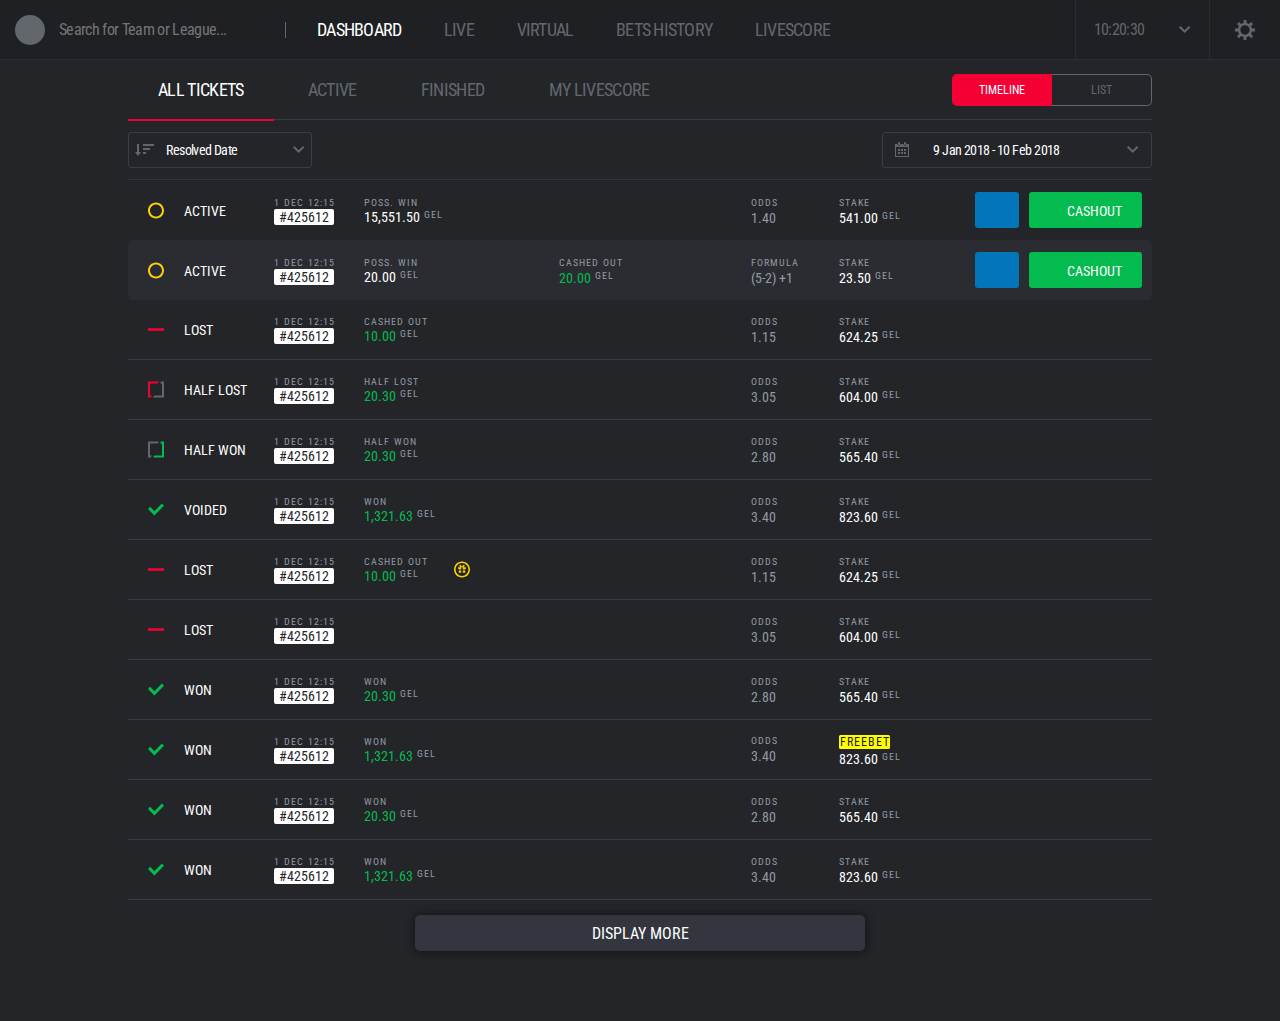
==== index.html @ 74af74ed "forPages" ====
<!DOCTYPE html>
<html lang="en">
<head>
    <meta charset="UTF-8">
    <meta name="viewport" content="width=device-width, initial-scale=1.0">
    <title>Document</title>
    <link rel="stylesheet" href="styles.css">
    <style>
        @import url('https://fonts.googleapis.com/css2?family=Roboto+Condensed:wght@700&display=swap');
        </style>
    <link rel="stylesheet" href="https://pro.fontawesome.com/releases/v5.10.0/css/all.css" integrity="sha384-AYmEC3Yw5cVb3ZcuHtOA93w35dYTsvhLPVnYs9eStHfGJvOvKxVfELGroGkvsg+p" crossorigin="anonymous"/>
</head>
<body>
    <!-- MAIN HEADER START -->
    <header>
        
            <!-- SEARCH SECTION START -->
            <ul class="srch_ul">
                <label class="ico" for="search">
                    <i class="fas fa-search"></i>
                </label>
                <div class="srch">
                    <input class="searcher" id="search" type="text" placeholder="Search for Team or League...">
                </div>
                <div class="vl"></div>
            </ul>
            <!-- SEARCH SECTION END -->

            <!-- CENTER DASH START -->
            <ul class="dash">
                <a href="#" class="dashbtn selected">DASHBOARD</a>
                <a href="#" class="dashbtn">LIVE</a>
                <a href="#" class="dashbtn">VIRTUAL</a>
                <a href="#" class="dashbtn">BETS HISTORY</a>
                <a href="#" class="dashbtn">LIVESCORE</a>
            </ul>
            <!-- CENTER DASH END -->

            <!-- TIME AND SETTING SECTION START -->
            <ul class="settingsSection">
                <div class="time">
                    <p>10:20:30</p>
                    <img src="/Icons/Interface Icons/arrow down.svg" alt="arrow down icon">
                </div>
                <div class="settings">
                    <img src="/Icons/Interface Icons/Settings.svg" alt="settings icon">
                </div>
            </ul>
            <!-- TIME AND SETTING SECTION END -->

    </header>
    <!-- MAIN HEADER END -->


    <div class="main_body_container">
        <div class="main_area">
            <div class="top_bot_bars">
                <div class="secondary_header">
                    <ul class="secondary_header_lhbtn">
                        <a href="#" class="dash_secondary_btn secondary_btn_selected">ALL TICKETS</a>
                        <a href="#" class="dash_secondary_btn">ACTIVE</a>
                        <a href="#" class="dash_secondary_btn">FINISHED</a>
                        <a href="#" class="dash_secondary_btn">MY LIVESCORE</a>
                    </ul>

                    <ul class="secondary_header_rhbtn">
                        <div class="btncont first">
                            <a href="#" class="rhbtn rhbtn_selected">TIMELINE</a>
                        </div>
                        <div class="btncont second">
                            <a href="#" class="rhbtn">LIST</a>
                        </div>
                    </ul>
                </div>

                <div class="bot_secondary_header secondary_header">
                    <div class="btn">
                        <img src="/Icons/Interface Icons/Sort.svg" alt="sort icon">
                        <p>Resolved Date</p>
                        <img src="/Icons/Interface Icons/arrow down.svg" alt="arrow down icon">
                    </div>
                    <div class="right_btn btn">
                        <img src="/Icons/Interface Icons/Calendar.svg" alt="calendar icon">
                        <p>9 Jan 2018 - 10 Feb 2018</p>
                        <img src="/Icons/Interface Icons/arrow down.svg" alt="arrow down icon">
                    </div>
                </div>
            </div>

            
            <div class="betting_rows secondary_header one">
                <div class="left_group group">
                    <img src="/Icons/Interface Icons/Ongoing.svg" alt="active icon">
                    <p>ACTIVE</p>                    
                    <div class="first_column">
                        <p><span>1 DEC 12:15</span></p>
                        <p class="selector">#425612</p>
                    </div>
                    
                    <div class="second_column">
                        <p><span>POSS. WIN</span></p>
                        <p>15,551.50 <span>&nbsp;GEL</span></p>
                    </div>
                    <img class="optional" src="/Icons/Interface Icons/Bonus.svg" alt="bonus icon">
                </div>
                
                <div class="third_column optional group">
                    <p><span>CASHED OUT</span></p>
                    <p>20.00 <span>&nbsp;GEL</span></p>
                </div>

                <div class="right_center_group group">
                    <div class="fourth_column">
                        <p><span>ODDS</span></p>
                        <p class="greyen">1.40</p>
                    </div>

                    <div class="final_row">
                        <p><span>STAKE</span></p>
                        <p>541.00 <span>&nbsp;GEL</span></p>
                    </div>
                </div>
                <div class="buttons">
                    <div class="btn first_button"><i class="fas fa-sync-alt"></i></i></div>
                    <div class="btn second_button"><i class="far fa-arrow-alt-circle-down"></i><p>CASHOUT</p></div>
                </div>
            </div>
            

            

            
            <div class="betting_rows secondary_header two">
                <div class="left_group group">
                    <img src="/Icons/Interface Icons/Ongoing.svg" alt="active icon">
                    <p>ACTIVE</p>                    
                    <div class="first_column">
                        <p><span>1 DEC 12:15</span></p>
                        <p class="selector">#425612</p>
                    </div>
                    
                    <div class="second_column">
                        <p><span>POSS. WIN</span></p>
                        <p>20.00 <span>&nbsp;GEL</span></p>
                    </div>
                    <img class="optional" src="/Icons/Interface Icons/Bonus.svg" alt="bonus icon">
                </div>
                
                <div class="third_column group">
                    <p><span>CASHED OUT</span></p>
                    <p class="green">20.00 <span>&nbsp;GEL</span></p>
                </div>

                <div class="right_center_group group">
                    <div class="fourth_column">
                        <p><span>FORMULA</span></p>
                        <p class="greyen">(5-2) +1</p>
                    </div>

                    <div class="final_row">
                        <p><span>STAKE</span></p>
                        <p>23.50 <span>&nbsp;GEL</span></p>
                    </div>
                </div>
                <div class="buttons">
                    <div class="btn first_button"><i class="fas fa-sync-alt"></i></i></div>
                    <div class="btn second_button"><i class="far fa-arrow-alt-circle-down"></i><p>CASHOUT</p></div>
                </div>
            </div>
            


            
            <div class="betting_rows secondary_header three">
                <div class="left_group group">
                    <img src="/Icons/Interface Icons/Lost.svg" alt="loss icon">
                    <p>LOST</p>                    
                    <div class="first_column">
                        <p><span>1 DEC 12:15</span></p>
                        <p class="selector">#425612</p>
                    </div>
                    
                    <div class="second_column">
                        <p><span>CASHED OUT</span></p>
                        <p class="green">10.00<span>&nbsp;GEL</span></p>
                    </div>
                    <img class="optional" src="/Icons/Interface Icons/Bonus.svg" alt="bonus icon">
                </div>
                
                <div class="third_column optional group">
                    <p><span>CASHED OUT</span></p>
                    <p>20.00 <span>&nbsp;GEL</span></p>
                </div>

                <div class="right_center_group group">
                    <div class="fourth_column">
                        <p><span>ODDS</span></p>
                        <p class="greyen">1.15</p>
                    </div>

                    <div class="final_row">
                        <p><span>STAKE</span></p>
                        <p>624.25 <span>&nbsp;GEL</span></p>
                    </div>
                </div>
                <div class="buttons optional">
                    <div class="btn first_button"><i class="fas fa-sync-alt"></i></i></div>
                    <div class="btn second_button"><i class="far fa-arrow-alt-circle-down"></i><p>CASHOUT</p></div>
                </div>
            </div>
            


            
            <div class="betting_rows secondary_header four">
                <div class="left_group group">
                    <img src="/Icons/Interface Icons/Half Loose.svg" alt="half lost icon">
                    <p>HALF LOST</p>                    
                    <div class="first_column">
                        <p><span>1 DEC 12:15</span></p>
                        <p class="selector">#425612</p>
                    </div>
                    
                    <div class="second_column">
                        <p><span>HALF LOST</span></p>
                        <p class="green">20.30<span>&nbsp;GEL</span></p>
                    </div>
                    <img class="optional" src="/Icons/Interface Icons/Bonus.svg" alt="bonus icon">
                </div>
                
                <div class="third_column optional group">
                    <p><span>CASHED OUT</span></p>
                    <p>20.00 <span>&nbsp;GEL</span></p>
                </div>

                <div class="right_center_group group">
                    <div class="fourth_column">
                        <p><span>ODDS</span></p>
                        <p class="greyen">3.05</p>
                    </div>

                    <div class="final_row">
                        <p><span>STAKE</span></p>
                        <p>604.00<span>&nbsp;GEL</span></p>
                    </div>
                </div>
                <div class="buttons optional">
                    <div class="btn first_button"><i class="fas fa-sync-alt"></i></i></div>
                    <div class="btn second_button"><i class="far fa-arrow-alt-circle-down"></i><p>CASHOUT</p></div>
                </div>
            </div>
            


            
            <div class="betting_rows secondary_header five">
                <div class="left_group group">
                    <img src="/Icons/Interface Icons/Half Win.svg" alt="half win icon">
                    <p>HALF WON</p>                    
                    <div class="first_column">
                        <p><span>1 DEC 12:15</span></p>
                        <p class="selector">#425612</p>
                    </div>
                    
                    <div class="second_column">
                        <p><span>HALF WON</span></p>
                        <p class="green">20.30<span>&nbsp;GEL</span></p>
                    </div>
                    <img class="optional" src="/Icons/Interface Icons/Bonus.svg" alt="bonus icon">
                </div>
                
                <div class="third_column optional group">
                    <p><span>CASHED OUT</span></p>
                    <p>20.00 <span>&nbsp;GEL</span></p>
                </div>

                <div class="right_center_group group">
                    <div class="fourth_column">
                        <p><span>ODDS</span></p>
                        <p class="greyen">2.80</p>
                    </div>

                    <div class="final_row">
                        <p><span>STAKE</span></p>
                        <p>565.40<span>&nbsp;GEL</span></p>
                    </div>
                </div>
                <div class="buttons optional">
                    <div class="btn first_button"><i class="fas fa-sync-alt"></i></i></div>
                    <div class="btn second_button"><i class="far fa-arrow-alt-circle-down"></i><p>CASHOUT</p></div>
                </div>
            </div>
            


            
            <div class="betting_rows secondary_header six">
                <div class="left_group group">
                    <img src="/Icons/Interface Icons/Won.svg" alt="voided/won">
                    <p>VOIDED</p>                    
                    <div class="first_column">
                        <p><span>1 DEC 12:15</span></p>
                        <p class="selector">#425612</p>
                    </div>
                    
                    <div class="second_column">
                        <p><span>WON</span></p>
                        <p class="green">1,321.63<span>&nbsp;GEL</span></p>
                    </div>
                    <img class="optional" src="/Icons/Interface Icons/Bonus.svg" alt="bonus icon">
                </div>
                
                <div class="third_column optional group">
                    <p><span>CASHED OUT</span></p>
                    <p>20.00 <span>&nbsp;GEL</span></p>
                </div>

                <div class="right_center_group group">
                    <div class="fourth_column">
                        <p><span>ODDS</span></p>
                        <p class="greyen">3.40</p>
                    </div>

                    <div class="final_row">
                        <p><span>STAKE</span></p>
                        <p>823.60<span>&nbsp;GEL</span></p>
                    </div>
                </div>
                <div class="buttons optional">
                    <div class="btn first_button"><i class="fas fa-sync-alt"></i></i></div>
                    <div class="btn second_button"><i class="far fa-arrow-alt-circle-down"></i><p>CASHOUT</p></div>
                </div>
            </div>
            


            
            <div class="betting_rows secondary_header seven">
                <div class="left_group group">
                    <img src="/Icons/Interface Icons/Lost.svg" alt="lost">
                    <p>LOST</p>                    
                    <div class="first_column">
                        <p><span>1 DEC 12:15</span></p>
                        <p class="selector">#425612</p>
                    </div>
                    
                    <div class="second_column">
                        <p><span>CASHED OUT</span></p>
                        <p class="green">10.00<span>&nbsp;GEL</span></p>
                    </div>
                    <img src="/Icons/Interface Icons/Bonus.svg" alt="bonus icon">
                </div>
                <div class="third_column optional group">
                    <p><span>CASHED OUT</span></p>
                    <p>20.00 <span>&nbsp;GEL</span></p>
                </div>

                <div class="right_center_group group">
                    <div class="fourth_column">
                        <p><span>ODDS</span></p>
                        <p class="greyen">1.15</p>
                    </div>

                    <div class="final_row">
                        <p><span>STAKE</span></p>
                        <p>624.25<span>&nbsp;GEL</span></p>
                    </div>
                </div>
                <div class="buttons optional">
                    <div class="btn first_button"><i class="fas fa-sync-alt"></i></i></div>
                    <div class="btn second_button"><i class="far fa-arrow-alt-circle-down"></i><p>CASHOUT</p></div>
                </div>
            </div>
            


            
            <div class="betting_rows secondary_header eight">
                <div class="left_group group">
                    <img src="/Icons/Interface Icons/Lost.svg" alt="lost">
                    <p>LOST</p>                    
                    <div class="first_column">
                        <p><span>1 DEC 12:15</span></p>
                        <p class="selector">#425612</p>
                    </div>
                    
                    <div class="second_column optional">
                        <p><span>POSS. WIN</span></p>
                        <p class="green">15,551.50 <span>&nbsp;GEL</span></p>
                    </div>
                    <img class="optional" src="/Icons/Interface Icons/Bonus.svg" alt="bonus icon">
                </div>
                
                <div class="third_column optional group">
                    <p><span>CASHED OUT</span></p>
                    <p>20.00 <span>&nbsp;GEL</span></p>
                </div>

                <div class="right_center_group group">
                    <div class="fourth_column">
                        <p><span>ODDS</span></p>
                        <p class="greyen">3.05</p>
                    </div>

                    <div class="final_row">
                        <p><span>STAKE</span></p>
                        <p>604.00<span>&nbsp;GEL</span></p>
                    </div>
                </div>
                <div class="buttons optional">
                    <div class="btn first_button"><i class="fas fa-sync-alt"></i></i></div>
                    <div class="btn second_button"><i class="far fa-arrow-alt-circle-down"></i><p>CASHOUT</p></div>
                </div>
            </div>
            


            
            <div class="betting_rows secondary_header nine">
                <div class="left_group group">
                    <img src="/Icons/Interface Icons/Won.svg" alt="won">
                    <p>WON</p>                    
                    <div class="first_column">
                        <p><span>1 DEC 12:15</span></p>
                        <p class="selector">#425612</p>
                    </div>
                    
                    <div class="second_column">
                        <p><span>WON</span></p>
                        <p class="green">20.30<span>&nbsp;GEL</span></p>
                    </div>
                    <img class="optional" src="/Icons/Interface Icons/Bonus.svg" alt="bonus icon">
                </div>
                
                <div class="third_column optional group">
                    <p><span>CASHED OUT</span></p>
                    <p>20.00 <span>&nbsp;GEL</span></p>
                </div>

                <div class="right_center_group group">
                    <div class="fourth_column">
                        <p><span>ODDS</span></p>
                        <p class="greyen">2.80</p>
                    </div>

                    <div class="final_row">
                        <p><span>STAKE</span></p>
                        <p>565.40<span>&nbsp;GEL</span></p>
                    </div>
                </div>
                <div class="buttons optional">
                    <div class="btn first_button"><i class="fas fa-sync-alt"></i></i></div>
                    <div class="btn second_button"><i class="far fa-arrow-alt-circle-down"></i><p>CASHOUT</p></div>
                </div>
            </div>
            


            
            <div class="betting_rows secondary_header ten">
                <div class="left_group group">
                    <img src="/Icons/Interface Icons/Won.svg" alt="won">
                    <p>WON</p>                    
                    <div class="first_column">
                        <p><span>1 DEC 12:15</span></p>
                        <p class="selector">#425612</p>
                    </div>
                    
                    <div class="second_column">
                        <p><span>WON</span></p>
                        <p class="green">1,321.63<span>&nbsp;GEL</span></p>
                    </div>
                    <img class="optional" src="/Icons/Interface Icons/Bonus.svg" alt="bonus icon">
                </div>
                
                <div class="third_column optional group">
                    <p><span>CASHED OUT</span></p>
                    <p>20.00 <span>&nbsp;GEL</span></p>
                </div>

                <div class="right_center_group group">
                    <div class="fourth_column">
                        <p><span>ODDS</span></p>
                        <p class="greyen">3.40</p>
                    </div>

                    <div class="final_row">
                        <p><span class="yellowen">FREEBET</span></p>
                        <p>823.60<span>&nbsp;GEL</span></p>
                    </div>
                </div>
                <div class="buttons optional">
                    <div class="btn first_button"><i class="fas fa-sync-alt"></i></i></div>
                    <div class="btn second_button"><i class="far fa-arrow-alt-circle-down"></i><p>CASHOUT</p></div>
                </div>
            </div>
            


            
            <div class="betting_rows secondary_header eleven">
                <div class="left_group group">
                    <img src="/Icons/Interface Icons/Won.svg" alt="won">
                    <p>WON</p>                    
                    <div class="first_column">
                        <p><span>1 DEC 12:15</span></p>
                        <p class="selector">#425612</p>
                    </div>
                    
                    <div class="second_column">
                        <p><span>WON</span></p>
                        <p class="green">20.30<span>&nbsp;GEL</span></p>
                    </div>
                    <img class="optional" src="/Icons/Interface Icons/Bonus.svg" alt="bonus icon">
                </div>
                
                <div class="third_column optional group">
                    <p><span>CASHED OUT</span></p>
                    <p>20.00 <span>&nbsp;GEL</span></p>
                </div>

                <div class="right_center_group group">
                    <div class="fourth_column">
                        <p><span>ODDS</span></p>
                        <p class="greyen">2.80</p>
                    </div>

                    <div class="final_row">
                        <p><span>STAKE</span></p>
                        <p>565.40 <span>&nbsp;GEL</span></p>
                    </div>
                </div>
                <div class="buttons optional">
                    <div class="btn first_button"><i class="fas fa-sync-alt"></i></i></div>
                    <div class="btn second_button"><i class="far fa-arrow-alt-circle-down"></i><p>CASHOUT</p></div>
                </div>
            </div>
            


            
            <div class="betting_rows secondary_header twelve">
                <div class="left_group group">
                    <img src="/Icons/Interface Icons/Won.svg" alt="won">
                    <p>WON</p>                    
                    <div class="first_column">
                        <p><span>1 DEC 12:15</span></p>
                        <p class="selector">#425612</p>
                    </div>
                    
                    <div class="second_column">
                        <p><span>WON</span></p>
                        <p class="green">1,321.63 <span>&nbsp;GEL</span></p>
                    </div>
                    <img class="optional" src="/Icons/Interface Icons/Bonus.svg" alt="bonus icon">
                </div>
                
                <div class="third_column optional group">
                    <p><span>CASHED OUT</span></p>
                    <p>20.00 <span>&nbsp;GEL</span></p>
                </div>

                <div class="right_center_group group">
                    <div class="fourth_column">
                        <p><span>ODDS</span></p>
                        <p class="greyen">3.40</p>
                    </div>

                    <div class="final_row">
                        <p><span>STAKE</span></p>
                        <p>823.60<span>&nbsp;GEL</span></p>
                    </div>
                </div>
                <div class="buttons optional">
                    <div class="btn first_button"><i class="fas fa-sync-alt"></i></i></div>
                    <div class="btn second_button"><i class="far fa-arrow-alt-circle-down"></i><p>CASHOUT</p></div>
                </div>
            </div>
            <div class="big_button">
                <p>DISPLAY MORE</p>
            </div>
            
        </div>



        <div class="sidebar">
            <div class="sidebar_top_bar">
                <p>MY LIVESCORE</p>
            </div>
            
            <div class="header_bot_sidebar">
                <img src="/Icons/Sports/L.svg" alt="football icon">
                <p>Soccer</p>
            </div>

            <div class="sidebar_row no_border">
                <div class="left_team">
                    <div class="pc">
                        <p>Nijmege</p>
                    </div>
                    <div class="imgc">
                        <img src="/Icons/Teams/RealMadrid.svg" alt="Real Madrid Logo">
                    </div>
                </div>
                <div class="center_info">
                    <p class="ft">FT</p>
                    <p class="score">1 - 1</p>
                    <p class="date">5 DEC 15:30</p>
                </div>
                <div class="right_team">
                    <div class="imgc">
                        <img src="/Icons/Teams/Manchester.svg" alt="Manchester logo">
                    </div>
                    <div class="pc">
                        <p>Veenendaal</p>
                    </div>
                </div>
            </div>


            <div class="sidebar_row selected_row">
                <div class="left_team">
                    <div class="pc">
                        <p>Aarlen</p>
                    </div>
                    <div class="imgc">
                        <img src="/Icons/Teams/Milan.svg" alt="Milan Logo">
                    </div>
                </div>
                <div class="center_info">
                    <p class="ft">FT</p>
                    <p class="score">1 - 1</p>
                    <p class="date">5 DEC 15:30</p>
                </div>
                <div class="right_team">
                    <div class="imgc">
                        <img src="/Icons/Sports/L.svg" alt="Football logo">
                    </div>
                    <div class="pc">
                        <p>Beersel</p>
                    </div>
                </div>
            </div>


            <div class="sidebar_row">
                <div class="left_team">
                    <div class="pc">
                        <p>Bergen</p>
                    </div>
                    <div class="imgc">
                        <img src="/Icons/Teams/TeamOne.svg" alt="Team one Logo">
                    </div>
                </div>
                <div class="center_info">
                    <p class="ft">FT</p>
                    <p class="score">1 - 1</p>
                    <p class="date">5 DEC 15:30</p>
                </div>
                <div class="right_team">
                    <div class="imgc">
                        <img src="/Icons/Teams/Bayern.svg" alt="Bayern logo">
                    </div>
                    <div class="pc">
                        <p>Aarschot</p>
                    </div>
                </div>
            </div>


            <div class="sidebar_row">
                <div class="left_team">
                    <div class="pc">
                        <p>Kapellen</p>
                    </div>
                    <div class="imgc">
                        <img src="/Icons/Teams/BVB.svg" alt="BVB Logo">
                    </div>
                </div>
                <div class="center_info">
                    <p class="ft">FT</p>
                    <p class="score">1 - 1</p>
                    <p class="date">5 DEC 15:30</p>
                </div>
                <div class="right_team">
                    <div class="imgc">
                        <img src="/Icons/Teams/Chelsea.svg" alt="Manchester logo">
                    </div>
                    <div class="pc">
                        <p>Grimbergen</p>
                    </div>
                </div>
            </div>


            <div class="header_bot_sidebar">
                <img src="/Icons/Sports/J.svg" alt="football icon">
                <p>Basketball</p>
            </div>

            <div class="sidebar_row">
                <div class="left_team">
                    <div class="pc">
                        <p>Nijmege</p>
                    </div>
                    <div class="imgc">
                        <img src="/Icons/Teams/RealMadrid.svg" alt="Real Madrid Logo">
                    </div>
                </div>
                <div class="center_info">
                    <p class="ft">FT</p>
                    <p class="score">1 - 1</p>
                    <p class="date">5 DEC 15:30</p>
                </div>
                <div class="right_team">
                    <div class="imgc">
                        <img src="/Icons/Teams/Manchester.svg" alt="Manchester logo">
                    </div>
                    <div class="pc">
                        <p>Veenendaal</p>
                    </div>
                </div>
            </div>


            <div class="sidebar_row">
                <div class="left_team">
                    <div class="pc">
                        <p>Aarlen</p>
                    </div>
                    <div class="imgc">
                        <img src="/Icons/Teams/Milan.svg" alt="Milan Logo">
                    </div>
                </div>
                <div class="center_info">
                    <p class="ft">FT</p>
                    <p class="score">1 - 1</p>
                    <p class="date">5 DEC 15:30</p>
                </div>
                <div class="right_team">
                    <div class="imgc">
                        <img src="/Icons/Sports/L.svg" alt="Football logo">
                    </div>
                    <div class="pc">
                        <p>Beersel</p>
                    </div>
                </div>
            </div>


            <div class="sidebar_row">
                <div class="left_team">
                    <div class="pc">
                        <p>Bergen</p>
                    </div>
                    <div class="imgc">
                        <img src="/Icons/Teams/TeamOne.svg" alt="Team one Logo">
                    </div>
                </div>
                <div class="center_info">
                    <p class="ft optional">FT</p>
                    <p class="score unscored">- : -</p>
                    <p class="date">5 DEC 15:30</p>
                </div>
                <div class="right_team">
                    <div class="imgc">
                        <img src="/Icons/Teams/Bayern.svg" alt="Bayern logo">
                    </div>
                    <div class="pc">
                        <p>Aarschot</p>
                    </div>
                </div>
            </div>


            <div class="sidebar_row">
                <div class="left_team">
                    <div class="pc">
                        <p>Kapellen</p>
                    </div>
                    <div class="imgc">
                        <img src="/Icons/Teams/BVB.svg" alt="BVB Logo">
                    </div>
                </div>
                <div class="center_info">
                    <p class="ft optional">FT</p>
                    <p class="score unscored">- : -</p>
                    <p class="date">5 DEC 15:30</p>
                </div>
                <div class="right_team">
                    <div class="imgc">
                        <img src="/Icons/Teams/Chelsea.svg" alt="Manchester logo">
                    </div>
                    <div class="pc">
                        <p>Grimbergen</p>
                    </div>
                </div>
            </div>

            <div class="big_button">
                <p>FULL LIVESCORE</p>
            </div>
        </div>
    </div>
</body>
</html>
---- styles.css ----
/* resetting margin, padding and box sizing. Set the ROBOTO font as default */
* {
    padding: 0;
    margin: 0;
    box-sizing: border-box;
    font-family: 'Roboto Condensed', sans-serif;
}

body {
    background-color: black;
}

/*  */

/* Main header styling start */
header {
    background-color: #1e2024;
    display: flex;
    flex-direction: row;
    justify-content: flex-start;
    height: 60px;
    width: 100%;
    border-bottom: #2a2c32 1px solid;
}
    
    /* SEARCH SECTION STYLING START */

.search {
    height: 100%;
}

.srch_ul {
    display: flex;
    justify-content: center;
    align-items: center;
    height: 100%;
}

.ico {
    display: flex;
    width: 30px;
    height: 30px;
    border-radius: 50%;
    background-color: #62676e;
    align-items: center;
    justify-content: center;
    color: #c6c7ca;
    margin-left: 14.5px;
}

.srch {
    margin-left: 14.5px;
    margin-right: 58px;
}

.vl {
    height: 16px;
    width: 1px;
    background-color: #62676e;
}

.searcher {
    background-color: #1e2024;
    border: none;
    width: 168px;
    color: #787e85;
    font-size: 16px;
    letter-spacing: -0.67px;
}

    /* SEARCH SECTION STYLING END */

    /* CENTER DASH STYLING START */
.dash {
    display: flex;
    margin-left: 31px;
    align-items: center;
    justify-content: space-between;
    width: 513px;
    height: 100%;
}

.dashbtn {
    text-decoration: none;
    letter-spacing: -0.75px;
    color: #62676e;
    font-size: 18px;
}

/* This makes a button white when pressed, but i will be keeping "DASHBOARD" constantly white (Because gallery.io says so :) */
.selected, .dashbtn:focus {
    color: #fff;
}

.settingsSection {
    max-width: 181px;
    height: 100%;
    margin-left: auto;
    margin-right: 25px;
    display: flex;
    letter-spacing: -0.67px;
    font-size: 16px;
}

    /* CENTER DASH STYLING END */

    /* TIME AND SETTING SECTION STYLING START */
.time {
    display: flex;
    justify-content: space-around;
    align-items: center;
    color:#62676e;
    width: 135px;
    border-right: #2a2c32 1px solid;
    border-left: #2a2c32 1px solid;
}

.settings {
    display: flex;
    justify-content: flex-end;
    align-items: center;
    width: 45px;
    color: #62676e;
}

    /* TIME AND SETTING SECTION STYLING END */

/* Main header styling end */

/* MAIN BODY CONTAINER STYLING START */

.main_body_container {
    display: flex;
    background-color: #232529;
}

.main_area {
    height: 100%;
    width: 68.75%;
    box-shadow: 0.5px 9.5px 25px -2px #000000;
    z-index: 1;
    padding-bottom: 70px;
}

    /* SECONDARY HEADER START */
.secondary_header {
    margin-left: 7.549%;
    margin-right: 2%;
    height: 60px;
    display: flex;
    align-items: center;
    justify-content: space-between;
    border-bottom: 1px solid #3a3d43;
}
        /* BUTTONS END */
.dash_secondary_btn {
    padding:19px 30px;
    text-decoration: none;
    letter-spacing: -0.66px;
    color: #62676e;
    font-size: 18px;
}

.secondary_btn_selected, .dash_secondary_btn:focus  {
    color: #fff;
    border-bottom: 2px solid #f40034;
}

.rhbtn_selected, .lhbtn:focus {
    color: #fff;
}

.secondary_header_rhbtn{
    display: flex;
}

.btncont {
    display: flex;
    font-size: 12px;
    color: #62676e;
    width: 100px;
    height: 32px;
    justify-content: center;
    align-items: center;
}

.rhbtn {
    text-decoration: none;
    color: #62676e;
}

.btncont {
    border: 1px solid #62676e;
}

.rhbtn_selected, .first{
    color: #fff;
    background-color: #f40034;
    border: none;
}

.first {
    border-radius: 5px 0 0 5px;
}

.second {
    border-radius: 0 5px 5px 0;
    border-left: none;
}
        /* BUTTONS END */
    /* SECONDARY HEADER END */

    /* BOTTOM SECONDARY HEADER START */

.bot_secondary_header {
    border-bottom: 1px solid #33363e;
}

.btn {
    display: flex;
    height: 36px;
    width: 184px;
    border: 1px solid #3a3d43;
    border-radius: 3px;
    color:  #3a3d43;
    align-items: center;
    justify-content: space-around;
    font-size: 14px;
}

.bot_secondary_header .btn p {
    color: white;
    letter-spacing: -0.58px;
    padding-right: 43px;
}

.bot_secondary_header .right_btn p {
    word-spacing: 0.09px;
}

.right_btn {
    width: 270px;
}

    /* BOTTOM SECONDARY HEADER END */

    /* MAIN CONTENT ROWS START */

.betting_rows p, .betting_rows div {
    color: white;
}

.group {
    display: flex;
}

.buttons{
    display: flex;
}

.betting_rows .group .first_column .selector {
    color: #232529;
    background-color: #fff;
    font-size: 14px;
    border-radius: 2px;
    max-width: 60px;
    padding-left: 4.5px;
}

span {
    color: #919aa3;
    font-size: 10px;
    word-spacing: 1px;
    letter-spacing: 1px;
}

.betting_rows p {
    font-size: 14px;
    margin-top: 2px;
}

.betting_rows .left_group img,
.betting_rows .left_group p {
    display: flex;
    flex-direction: column;
    justify-content: center;
    align-items: flex-start;
    margin-left: 20px;
}

.betting_rows .left_group p {
    flex-direction: row;
    justify-content: flex-start;
}

.third_column {
    display: flex;
    flex-direction: column;
    margin-left: -12%;
    
}

.third_column p {
    display: flex;
}

.final_row {
    margin-left: 40px;
    align-self: flex-end;
}

.final_row p {
    display: flex;
}

.fourth_column {
    display: flex;
    flex-direction: column;
}
.fourth_column p {
    display: flex;
}

.first_button {
    max-width: 44px;
    max-height: 40px;
    background-color: #0376bb;
    border: none;
    outline: none;
}

.second_button {
    max-width: 113px;
    max-height: 40px;
    background-color: #03bb4f;
    border: none;
    outline: none;
    margin-left: 10px;
    margin-right: 10px;
}

.right_center_group .greyen {
    color: #919aa3;
}

.right_center_group p{
    width: 47.5px;
}

.buttons .second_button p {
    padding-right: 9px;
}

.buttons .second_button i {
    padding-left: 5px;
    padding-top: 2px;
    font-size: 18px;
}

.betting_rows .left_group p {
    align-self: center;
    margin-top: 1px;
    width: 70px;
}

.betting_rows img {
    width: 16px;
}

.two {
    background-color: #2a2c32;
    border: none;
    border-radius: 5px;
}

.one {
    border: none;
}

.optional {
    visibility: hidden;
}

/* THE MOST IMPORTANT CLASS EVER !  */

.green {
    color: #03bb4f !important;
}

/* THE MOST IMPORTANT CLASS EVER !  */

.yellowen {
    background-color: yellow;
    color: #1e2024;
    padding-left: 1.5px;
    border-radius: 1.5px;
    font-size: 12px;
}
    /* MAIN CONTENT ROWS END */


    /* SIDEBAR */

.sidebar {
    height: 964px;
    width: 31.25%;
    background-color: #1e2024;
    padding-bottom: 80px;
}

    /* SIDEBAR TOP BAR */

.sidebar_top_bar {
    display: flex;
    height: 60px;
    max-width: 450px;
    border-bottom: 1px solid #2a2c32;
    margin: auto;
}

.sidebar_top_bar p {
    display: flex;
    align-items: center;
    font-size: 18px;
    letter-spacing: -0.68px;
    color: #fff;
}
    /* SIDEBAR TOP BAR */

    /* SIDEBAR BOT BAR */

.header_bot_sidebar {
    display: flex;
    align-items: center;
    height: 37px;
    width: 450px;
    border-bottom: 1px solid #2a2c32;
    margin: auto;
}

.header_bot_sidebar p {
    margin-left: 9px;
    color: #919aa3;
    letter-spacing: -0.75px;
    font-size: 18px;
}

    /* SIDEBAR BOT BAR */

    /* SIDEBAR ROWS */

.sidebar_row {
    display: flex;
    height: 60px;
    margin: auto;
    width: 450px;
    align-items: center;
    justify-content: center;
    color: #fff;
    letter-spacing: -0.67px;
    border-bottom: 1px solid #2a2c32;
}

.left_team,
.right_team {
    display: flex;
    align-items: center;
    justify-content: space-evenly;
    padding: 4px;
    width: 145px;
    margin: -7px;
}

.pc {
    width: 75px;
    text-align: end;
}

.right_team .pc {
    text-align: start;
}

.imgc {
    width: 42px;
    display: flex;
    align-items: center;
    justify-content: center;
}

.center_info {
    display: flex;
    flex-direction: column;
    align-items: center;
    padding: 4px;
}

.date {
    font-size: 10px;
    color: #62676e;
    letter-spacing: 1.5px;
}

.ft {
    font-size: 14px;
    color: #787e85;
    letter-spacing: -0.58px;
}

.score {
    letter-spacing: -0.58px;
    font-size: 14px;
    background-color: rgba(3, 187, 79, 0.5);
    padding: 2px 10px;
    border-radius: 2.5px;
    margin: 3px 0;
} 

.unscored {
    background-color: #1e2024;
    color: #62676e;
}

.selected_row {
    background-color: #33363e;
    border-radius: 5px;
}

.no_border {
    border: none;
}
    /* SIDEBAR ROWS */

/* SIDEBAR */



/* BUTTONS */

.big_button {
    display: flex;
    width: 450px;
    height: 36px;
    background-color: #33363e;
    margin: auto;
    justify-content: center;
    align-items: center;
    border-radius: 5px;
    margin-top: 15px;
    box-shadow: 0.5px 0.5px 10px 0px rgba(0, 0, 0, 0.5);
}

.big_button p {
    display: flex;
    color: #fff;
}

/* BUTTONS */

@media only screen and (max-width: 1366px) {

    .sidebar {
        display: none;
    }

    .main_area {
        width: 80%;
        margin: auto;
        box-shadow: none;
    }

    .betting_rows,
    .secondary_header {
        margin: 0px;
    }

    .third_column {
        margin-left: 0px;
        margin-right: 40px;
    }
}

/* RESPONSIVE MEDIA QUERIES */

@media only screen and (max-width: 1050px){

    .main_area {
        width: 95%;
    }

    .searcher {
        display: none;
    }

    .secondary_header {
        margin-left: 50px;
        margin-right: 50px;
    }

    .dash_secondary_btn:nth-child(4){
        display: none;
    }
    .main_area {
        width: 100%;
    }

    .third_column {
        margin-left: 0px;
        margin-right: 40px;
    }
}

@media only screen and (max-width: 930px){
    .first_button {
        width: 25px;
        height: 25px;
        margin-left: 20px;
    }

    .second_button {
        width: 80%;
        height: 25px;
    }

    .second_button p {
        font-size: 12px;
    }

    .final_row {
        margin-right: 0px;
    }
}

@media only screen and (max-width: 815px) {
    
    .main_area {
        width: 100vw;
        margin: 0px;
        padding: 0px;
        padding-bottom: 50px;
    }

    .searcher {
        display: none;
    }

    .dashbtn {
        font-size: 0.9rem;
    }

    .one .first_button,
    .one .second_button {
        width: 23px;
        height: 18px;
        background-color: transparent;
    }

    .two .first_button,
    .two .second_button {
        width: 23px;
        height: 18px;
        background-color: #2a2c32;
    }

    .right_center_group {
        margin: auto;
    }

    .first_button {
        padding-top: 1.5px;
        transform: scale(1.09);
    }

    .second_button p {
        display: none;
    }
}

/* RESPONSIVE MEDIA QUERIES */
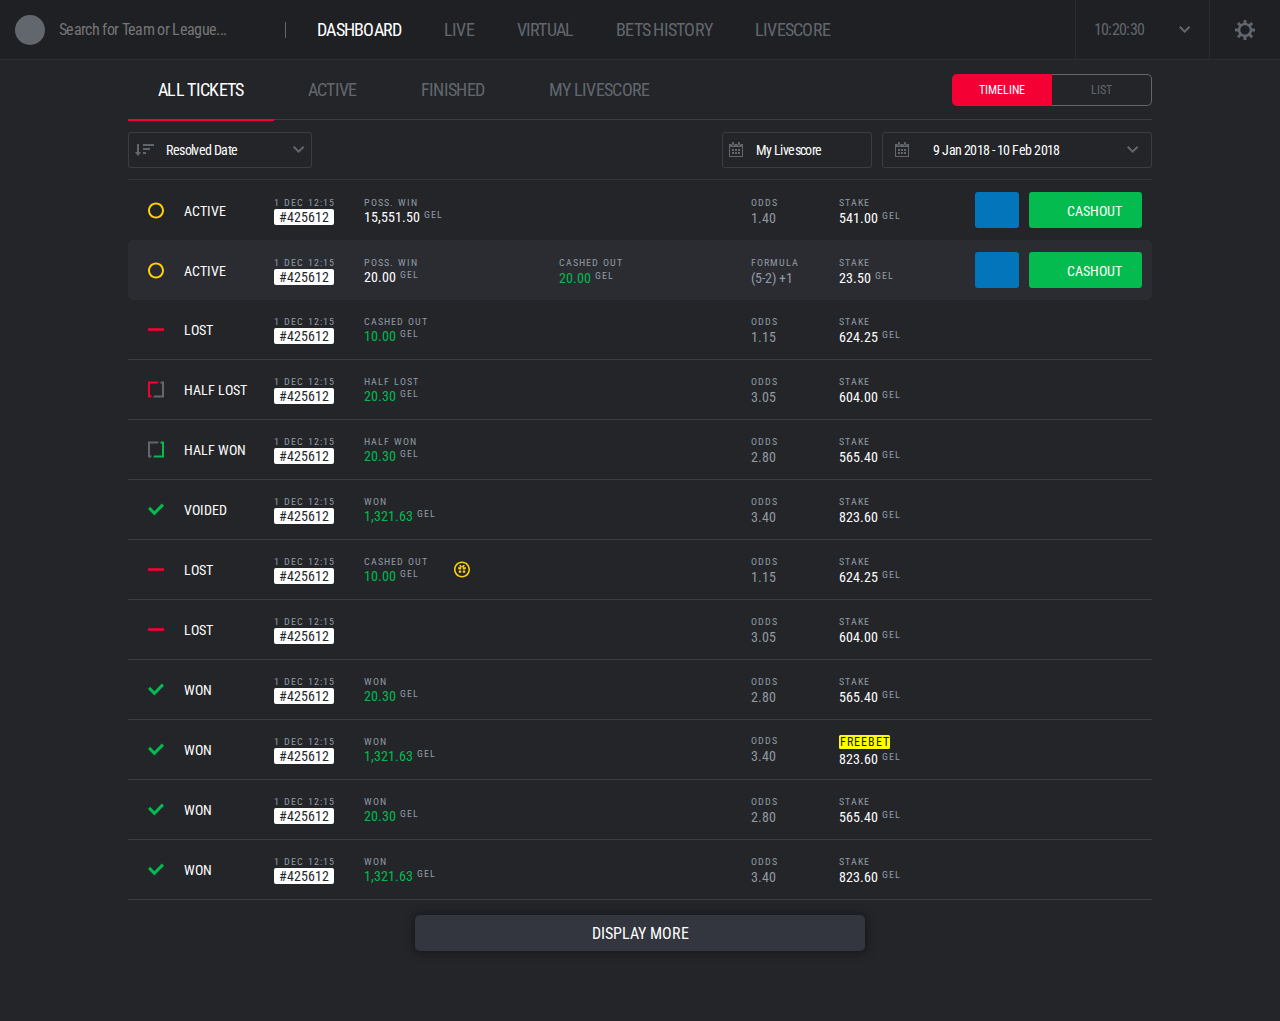
==== commit 4a9024be: "Fixes" ====
--- a/index.html
+++ b/index.html
@@ -40,10 +40,10 @@
             <ul class="settingsSection">
                 <div class="time">
                     <p>10:20:30</p>
-                    <img src="/Icons/Interface Icons/arrow down.svg" alt="arrow down icon">
+                    <img src="./Icons/Interface Icons/arrow down.svg" alt="arrow down icon">
                 </div>
                 <div class="settings">
-                    <img src="/Icons/Interface Icons/Settings.svg" alt="settings icon">
+                    <img src="./Icons/Interface Icons/Settings.svg" alt="settings icon">
                 </div>
             </ul>
             <!-- TIME AND SETTING SECTION END -->
@@ -75,14 +75,20 @@
 
                 <div class="bot_secondary_header secondary_header">
                     <div class="btn">
-                        <img src="/Icons/Interface Icons/Sort.svg" alt="sort icon">
+                        <img src="./Icons/Interface Icons/Sort.svg" alt="sort icon">
                         <p>Resolved Date</p>
-                        <img src="/Icons/Interface Icons/arrow down.svg" alt="arrow down icon">
-                    </div>
-                    <div class="right_btn btn">
-                        <img src="/Icons/Interface Icons/Calendar.svg" alt="calendar icon">
-                        <p>9 Jan 2018 - 10 Feb 2018</p>
-                        <img src="/Icons/Interface Icons/arrow down.svg" alt="arrow down icon">
+                        <img src="./Icons/Interface Icons/arrow down.svg" alt="arrow down icon">
+                    </div>
+                    <div class="btn_cont">
+                        <div class="btn_middle btn responsive_tablet">
+                            <img src="./Icons/Interface Icons/Calendar.svg" alt="sort icon">
+                            <p>My Livescore</p>
+                        </div>
+                        <div class="right_btn btn">
+                            <img src="./Icons/Interface Icons/Calendar.svg" alt="calendar icon">
+                            <p>9 Jan 2018 - 10 Feb 2018</p>
+                            <img src="./Icons/Interface Icons/arrow down.svg" alt="arrow down icon">
+                        </div>
                     </div>
                 </div>
             </div>
@@ -90,7 +96,7 @@
             
             <div class="betting_rows secondary_header one">
                 <div class="left_group group">
-                    <img src="/Icons/Interface Icons/Ongoing.svg" alt="active icon">
+                    <img src="./Icons/Interface Icons/Ongoing.svg" alt="active icon">
                     <p>ACTIVE</p>                    
                     <div class="first_column">
                         <p><span>1 DEC 12:15</span></p>
@@ -101,7 +107,7 @@
                         <p><span>POSS. WIN</span></p>
                         <p>15,551.50 <span>&nbsp;GEL</span></p>
                     </div>
-                    <img class="optional" src="/Icons/Interface Icons/Bonus.svg" alt="bonus icon">
+                    <img class="optional" src="./Icons/Interface Icons/Bonus.svg" alt="bonus icon">
                 </div>
                 
                 <div class="third_column optional group">
@@ -132,7 +138,7 @@
             
             <div class="betting_rows secondary_header two">
                 <div class="left_group group">
-                    <img src="/Icons/Interface Icons/Ongoing.svg" alt="active icon">
+                    <img src="./Icons/Interface Icons/Ongoing.svg" alt="active icon">
                     <p>ACTIVE</p>                    
                     <div class="first_column">
                         <p><span>1 DEC 12:15</span></p>
@@ -143,7 +149,7 @@
                         <p><span>POSS. WIN</span></p>
                         <p>20.00 <span>&nbsp;GEL</span></p>
                     </div>
-                    <img class="optional" src="/Icons/Interface Icons/Bonus.svg" alt="bonus icon">
+                    <img class="optional" src="./Icons/Interface Icons/Bonus.svg" alt="bonus icon">
                 </div>
                 
                 <div class="third_column group">
@@ -173,7 +179,7 @@
             
             <div class="betting_rows secondary_header three">
                 <div class="left_group group">
-                    <img src="/Icons/Interface Icons/Lost.svg" alt="loss icon">
+                    <img src="./Icons/Interface Icons/Lost.svg" alt="loss icon">
                     <p>LOST</p>                    
                     <div class="first_column">
                         <p><span>1 DEC 12:15</span></p>
@@ -184,7 +190,7 @@
                         <p><span>CASHED OUT</span></p>
                         <p class="green">10.00<span>&nbsp;GEL</span></p>
                     </div>
-                    <img class="optional" src="/Icons/Interface Icons/Bonus.svg" alt="bonus icon">
+                    <img class="optional" src="./Icons/Interface Icons/Bonus.svg" alt="bonus icon">
                 </div>
                 
                 <div class="third_column optional group">
@@ -214,7 +220,7 @@
             
             <div class="betting_rows secondary_header four">
                 <div class="left_group group">
-                    <img src="/Icons/Interface Icons/Half Loose.svg" alt="half lost icon">
+                    <img src="./Icons/Interface Icons/Half Loose.svg" alt="half lost icon">
                     <p>HALF LOST</p>                    
                     <div class="first_column">
                         <p><span>1 DEC 12:15</span></p>
@@ -225,7 +231,7 @@
                         <p><span>HALF LOST</span></p>
                         <p class="green">20.30<span>&nbsp;GEL</span></p>
                     </div>
-                    <img class="optional" src="/Icons/Interface Icons/Bonus.svg" alt="bonus icon">
+                    <img class="optional" src="./Icons/Interface Icons/Bonus.svg" alt="bonus icon">
                 </div>
                 
                 <div class="third_column optional group">
@@ -255,7 +261,7 @@
             
             <div class="betting_rows secondary_header five">
                 <div class="left_group group">
-                    <img src="/Icons/Interface Icons/Half Win.svg" alt="half win icon">
+                    <img src="./Icons/Interface Icons/Half Win.svg" alt="half win icon">
                     <p>HALF WON</p>                    
                     <div class="first_column">
                         <p><span>1 DEC 12:15</span></p>
@@ -266,7 +272,7 @@
                         <p><span>HALF WON</span></p>
                         <p class="green">20.30<span>&nbsp;GEL</span></p>
                     </div>
-                    <img class="optional" src="/Icons/Interface Icons/Bonus.svg" alt="bonus icon">
+                    <img class="optional" src="./Icons/Interface Icons/Bonus.svg" alt="bonus icon">
                 </div>
                 
                 <div class="third_column optional group">
@@ -296,7 +302,7 @@
             
             <div class="betting_rows secondary_header six">
                 <div class="left_group group">
-                    <img src="/Icons/Interface Icons/Won.svg" alt="voided/won">
+                    <img src="./Icons/Interface Icons/Won.svg" alt="voided/won">
                     <p>VOIDED</p>                    
                     <div class="first_column">
                         <p><span>1 DEC 12:15</span></p>
@@ -307,7 +313,7 @@
                         <p><span>WON</span></p>
                         <p class="green">1,321.63<span>&nbsp;GEL</span></p>
                     </div>
-                    <img class="optional" src="/Icons/Interface Icons/Bonus.svg" alt="bonus icon">
+                    <img class="optional" src="./Icons/Interface Icons/Bonus.svg" alt="bonus icon">
                 </div>
                 
                 <div class="third_column optional group">
@@ -337,7 +343,7 @@
             
             <div class="betting_rows secondary_header seven">
                 <div class="left_group group">
-                    <img src="/Icons/Interface Icons/Lost.svg" alt="lost">
+                    <img src="./Icons/Interface Icons/Lost.svg" alt="lost">
                     <p>LOST</p>                    
                     <div class="first_column">
                         <p><span>1 DEC 12:15</span></p>
@@ -348,7 +354,7 @@
                         <p><span>CASHED OUT</span></p>
                         <p class="green">10.00<span>&nbsp;GEL</span></p>
                     </div>
-                    <img src="/Icons/Interface Icons/Bonus.svg" alt="bonus icon">
+                    <img src="./Icons/Interface Icons/Bonus.svg" alt="bonus icon">
                 </div>
                 <div class="third_column optional group">
                     <p><span>CASHED OUT</span></p>
@@ -377,7 +383,7 @@
             
             <div class="betting_rows secondary_header eight">
                 <div class="left_group group">
-                    <img src="/Icons/Interface Icons/Lost.svg" alt="lost">
+                    <img src="./Icons/Interface Icons/Lost.svg" alt="lost">
                     <p>LOST</p>                    
                     <div class="first_column">
                         <p><span>1 DEC 12:15</span></p>
@@ -388,7 +394,7 @@
                         <p><span>POSS. WIN</span></p>
                         <p class="green">15,551.50 <span>&nbsp;GEL</span></p>
                     </div>
-                    <img class="optional" src="/Icons/Interface Icons/Bonus.svg" alt="bonus icon">
+                    <img class="optional" src="./Icons/Interface Icons/Bonus.svg" alt="bonus icon">
                 </div>
                 
                 <div class="third_column optional group">
@@ -418,7 +424,7 @@
             
             <div class="betting_rows secondary_header nine">
                 <div class="left_group group">
-                    <img src="/Icons/Interface Icons/Won.svg" alt="won">
+                    <img src="./Icons/Interface Icons/Won.svg" alt="won">
                     <p>WON</p>                    
                     <div class="first_column">
                         <p><span>1 DEC 12:15</span></p>
@@ -429,7 +435,7 @@
                         <p><span>WON</span></p>
                         <p class="green">20.30<span>&nbsp;GEL</span></p>
                     </div>
-                    <img class="optional" src="/Icons/Interface Icons/Bonus.svg" alt="bonus icon">
+                    <img class="optional" src="./Icons/Interface Icons/Bonus.svg" alt="bonus icon">
                 </div>
                 
                 <div class="third_column optional group">
@@ -459,7 +465,7 @@
             
             <div class="betting_rows secondary_header ten">
                 <div class="left_group group">
-                    <img src="/Icons/Interface Icons/Won.svg" alt="won">
+                    <img src="./Icons/Interface Icons/Won.svg" alt="won">
                     <p>WON</p>                    
                     <div class="first_column">
                         <p><span>1 DEC 12:15</span></p>
@@ -470,7 +476,7 @@
                         <p><span>WON</span></p>
                         <p class="green">1,321.63<span>&nbsp;GEL</span></p>
                     </div>
-                    <img class="optional" src="/Icons/Interface Icons/Bonus.svg" alt="bonus icon">
+                    <img class="optional" src="./Icons/Interface Icons/Bonus.svg" alt="bonus icon">
                 </div>
                 
                 <div class="third_column optional group">
@@ -500,7 +506,7 @@
             
             <div class="betting_rows secondary_header eleven">
                 <div class="left_group group">
-                    <img src="/Icons/Interface Icons/Won.svg" alt="won">
+                    <img src="./Icons/Interface Icons/Won.svg" alt="won">
                     <p>WON</p>                    
                     <div class="first_column">
                         <p><span>1 DEC 12:15</span></p>
@@ -511,7 +517,7 @@
                         <p><span>WON</span></p>
                         <p class="green">20.30<span>&nbsp;GEL</span></p>
                     </div>
-                    <img class="optional" src="/Icons/Interface Icons/Bonus.svg" alt="bonus icon">
+                    <img class="optional" src="./Icons/Interface Icons/Bonus.svg" alt="bonus icon">
                 </div>
                 
                 <div class="third_column optional group">
@@ -541,7 +547,7 @@
             
             <div class="betting_rows secondary_header twelve">
                 <div class="left_group group">
-                    <img src="/Icons/Interface Icons/Won.svg" alt="won">
+                    <img src="./Icons/Interface Icons/Won.svg" alt="won">
                     <p>WON</p>                    
                     <div class="first_column">
                         <p><span>1 DEC 12:15</span></p>
@@ -552,7 +558,7 @@
                         <p><span>WON</span></p>
                         <p class="green">1,321.63 <span>&nbsp;GEL</span></p>
                     </div>
-                    <img class="optional" src="/Icons/Interface Icons/Bonus.svg" alt="bonus icon">
+                    <img class="optional" src="./Icons/Interface Icons/Bonus.svg" alt="bonus icon">
                 </div>
                 
                 <div class="third_column optional group">
@@ -590,7 +596,7 @@
             </div>
             
             <div class="header_bot_sidebar">
-                <img src="/Icons/Sports/L.svg" alt="football icon">
+                <img src="./Icons/Sports/L.svg" alt="football icon">
                 <p>Soccer</p>
             </div>
 
@@ -600,7 +606,7 @@
                         <p>Nijmege</p>
                     </div>
                     <div class="imgc">
-                        <img src="/Icons/Teams/RealMadrid.svg" alt="Real Madrid Logo">
+                        <img src="./Icons/Teams/RealMadrid.svg" alt="Real Madrid Logo">
                     </div>
                 </div>
                 <div class="center_info">
@@ -610,7 +616,7 @@
                 </div>
                 <div class="right_team">
                     <div class="imgc">
-                        <img src="/Icons/Teams/Manchester.svg" alt="Manchester logo">
+                        <img src="./Icons/Teams/Manchester.svg" alt="Manchester logo">
                     </div>
                     <div class="pc">
                         <p>Veenendaal</p>
@@ -625,7 +631,7 @@
                         <p>Aarlen</p>
                     </div>
                     <div class="imgc">
-                        <img src="/Icons/Teams/Milan.svg" alt="Milan Logo">
+                        <img src="./Icons/Teams/Milan.svg" alt="Milan Logo">
                     </div>
                 </div>
                 <div class="center_info">
@@ -635,7 +641,7 @@
                 </div>
                 <div class="right_team">
                     <div class="imgc">
-                        <img src="/Icons/Sports/L.svg" alt="Football logo">
+                        <img src="./Icons/Sports/L.svg" alt="Football logo">
                     </div>
                     <div class="pc">
                         <p>Beersel</p>
@@ -650,7 +656,7 @@
                         <p>Bergen</p>
                     </div>
                     <div class="imgc">
-                        <img src="/Icons/Teams/TeamOne.svg" alt="Team one Logo">
+                        <img src="./Icons/Teams/TeamOne.svg" alt="Team one Logo">
                     </div>
                 </div>
                 <div class="center_info">
@@ -660,7 +666,7 @@
                 </div>
                 <div class="right_team">
                     <div class="imgc">
-                        <img src="/Icons/Teams/Bayern.svg" alt="Bayern logo">
+                        <img src="./Icons/Teams/Bayern.svg" alt="Bayern logo">
                     </div>
                     <div class="pc">
                         <p>Aarschot</p>
@@ -675,7 +681,7 @@
                         <p>Kapellen</p>
                     </div>
                     <div class="imgc">
-                        <img src="/Icons/Teams/BVB.svg" alt="BVB Logo">
+                        <img src="./Icons/Teams/BVB.svg" alt="BVB Logo">
                     </div>
                 </div>
                 <div class="center_info">
@@ -685,7 +691,7 @@
                 </div>
                 <div class="right_team">
                     <div class="imgc">
-                        <img src="/Icons/Teams/Chelsea.svg" alt="Manchester logo">
+                        <img src="./Icons/Teams/Chelsea.svg" alt="Manchester logo">
                     </div>
                     <div class="pc">
                         <p>Grimbergen</p>
@@ -695,7 +701,7 @@
 
 
             <div class="header_bot_sidebar">
-                <img src="/Icons/Sports/J.svg" alt="football icon">
+                <img src="./Icons/Sports/J.svg" alt="football icon">
                 <p>Basketball</p>
             </div>
 
@@ -705,7 +711,7 @@
                         <p>Nijmege</p>
                     </div>
                     <div class="imgc">
-                        <img src="/Icons/Teams/RealMadrid.svg" alt="Real Madrid Logo">
+                        <img src="./Icons/Teams/RealMadrid.svg" alt="Real Madrid Logo">
                     </div>
                 </div>
                 <div class="center_info">
@@ -715,7 +721,7 @@
                 </div>
                 <div class="right_team">
                     <div class="imgc">
-                        <img src="/Icons/Teams/Manchester.svg" alt="Manchester logo">
+                        <img src="./Icons/Teams/Manchester.svg" alt="Manchester logo">
                     </div>
                     <div class="pc">
                         <p>Veenendaal</p>
@@ -730,7 +736,7 @@
                         <p>Aarlen</p>
                     </div>
                     <div class="imgc">
-                        <img src="/Icons/Teams/Milan.svg" alt="Milan Logo">
+                        <img src="./Icons/Teams/Milan.svg" alt="Milan Logo">
                     </div>
                 </div>
                 <div class="center_info">
@@ -740,7 +746,7 @@
                 </div>
                 <div class="right_team">
                     <div class="imgc">
-                        <img src="/Icons/Sports/L.svg" alt="Football logo">
+                        <img src="./Icons/Sports/L.svg" alt="Football logo">
                     </div>
                     <div class="pc">
                         <p>Beersel</p>
@@ -755,7 +761,7 @@
                         <p>Bergen</p>
                     </div>
                     <div class="imgc">
-                        <img src="/Icons/Teams/TeamOne.svg" alt="Team one Logo">
+                        <img src="./Icons/Teams/TeamOne.svg" alt="Team one Logo">
                     </div>
                 </div>
                 <div class="center_info">
@@ -765,7 +771,7 @@
                 </div>
                 <div class="right_team">
                     <div class="imgc">
-                        <img src="/Icons/Teams/Bayern.svg" alt="Bayern logo">
+                        <img src="./Icons/Teams/Bayern.svg" alt="Bayern logo">
                     </div>
                     <div class="pc">
                         <p>Aarschot</p>
@@ -780,7 +786,7 @@
                         <p>Kapellen</p>
                     </div>
                     <div class="imgc">
-                        <img src="/Icons/Teams/BVB.svg" alt="BVB Logo">
+                        <img src="./Icons/Teams/BVB.svg" alt="BVB Logo">
                     </div>
                 </div>
                 <div class="center_info">
@@ -790,7 +796,7 @@
                 </div>
                 <div class="right_team">
                     <div class="imgc">
-                        <img src="/Icons/Teams/Chelsea.svg" alt="Manchester logo">
+                        <img src="./Icons/Teams/Chelsea.svg" alt="Manchester logo">
                     </div>
                     <div class="pc">
                         <p>Grimbergen</p>
--- a/styles.css
+++ b/styles.css
@@ -556,7 +556,29 @@
 
 /* BUTTONS */
 
+/* RESPONSIVE MEDIA QUERIES */
+
+.responsive_tablet {
+    display: none;
+}
+
+.btn_cont {
+    display: flex;
+}
+
+.btn_middle {
+    margin: 0;
+    padding: 0;
+    width: 150px;
+    margin-right: 10px;
+}
+
 @media only screen and (max-width: 1366px) {
+
+    .responsive_tablet {
+        display: flex;
+        flex-direction: row;
+    }
 
     .sidebar {
         display: none;
@@ -578,8 +600,6 @@
         margin-right: 40px;
     }
 }
-
-/* RESPONSIVE MEDIA QUERIES */
 
 @media only screen and (max-width: 1050px){
 
@@ -647,18 +667,32 @@
         font-size: 0.9rem;
     }
 
-    .one .first_button,
+    .one .first_button {
+        width: 23px;
+        height: 18px;
+        background-color: transparent;
+        color: #0376bb;
+    }
+
     .one .second_button {
         width: 23px;
         height: 18px;
         background-color: transparent;
-    }
-
-    .two .first_button,
+        color: #03bb4f;
+    }
+
+    .two .first_button {
+        width: 23px;
+        height: 18px;
+        background-color: #2a2c32;
+        color: #0376bb;
+    }
+
     .two .second_button {
         width: 23px;
         height: 18px;
         background-color: #2a2c32;
+        color: #03bb4f;
     }
 
     .right_center_group {
